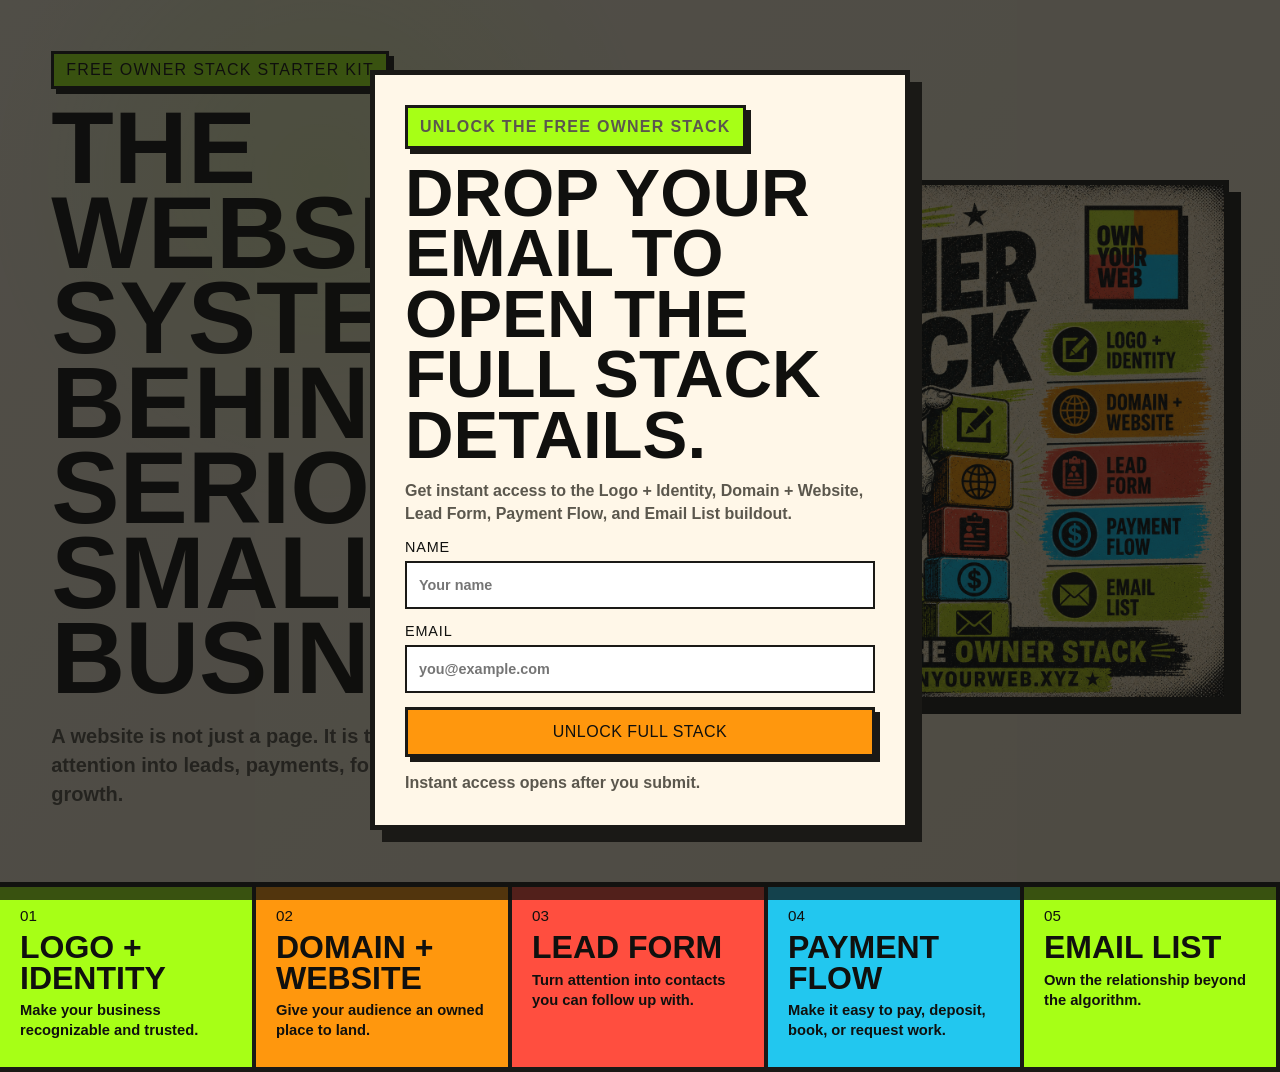
==== index.html @ 72523543 "Launch Owner Stack lead magnet" ====
<!doctype html>
<html lang="en">
  <head>
    <meta charset="utf-8" />
    <meta name="viewport" content="width=device-width, initial-scale=1" />
    <title>The Owner Stack | OwnYourWeb</title>
    <meta
      name="description"
      content="Unlock The Owner Stack and learn the five pieces every business needs to turn attention into useful infrastructure."
    />
    <link rel="stylesheet" href="./styles.css" />
  </head>
  <body class="is-locked">
    <div id="emailGate" class="email-gate" role="dialog" aria-modal="true" aria-labelledby="gateTitle">
      <form id="leadForm" class="gate-panel" name="owner-stack-access" method="post" data-netlify="true">
        <input type="hidden" name="form-name" value="owner-stack-access" />
        <input type="hidden" name="source" value="Owner Stack Website Gate" />
        <label class="honeypot" aria-hidden="true">
          Website
          <input name="website" tabindex="-1" autocomplete="off" />
        </label>
        <p class="eyebrow">Unlock the free owner stack</p>
        <h2 id="gateTitle">Drop your email to open the full stack details.</h2>
        <p>
          Get instant access to the Logo + Identity, Domain + Website, Lead Form,
          Payment Flow, and Email List buildout.
        </p>
        <label>
          Name
          <input name="name" autocomplete="name" required placeholder="Your name" />
        </label>
        <label>
          Email
          <input name="email" type="email" autocomplete="email" required placeholder="you@example.com" />
        </label>
        <button type="submit">Unlock Full Stack</button>
        <p id="formMessage" class="fine-print" role="status">
          Instant access opens after you submit.
        </p>
      </form>
    </div>

    <main class="page-shell" aria-live="polite">
      <section class="hero">
        <div class="hero-copy">
          <p class="eyebrow">Free Owner Stack Starter Kit</p>
          <h1>The website system behind serious small businesses.</h1>
          <p class="lede">
            A website is not just a page. It is the infrastructure that turns attention into leads,
            payments, follow-up, and repeatable growth.
          </p>
          <div id="unlockBanner" class="unlock-banner" hidden>
            <span>Unlocked</span>
            <p>The full Owner Stack details are open below.</p>
          </div>
        </div>

        <figure class="poster-wrap">
          <img
            src="./assets/owner-stack-cover.png"
            alt="The Owner Stack poster showing logo, domain, lead form, payment flow, and email list blocks."
          />
        </figure>
      </section>

      <section class="stack-strip" aria-label="Owner Stack pieces">
        <article>
          <span>01</span>
          <h2>Logo + Identity</h2>
          <p>Make your business recognizable and trusted.</p>
        </article>
        <article>
          <span>02</span>
          <h2>Domain + Website</h2>
          <p>Give your audience an owned place to land.</p>
        </article>
        <article>
          <span>03</span>
          <h2>Lead Form</h2>
          <p>Turn attention into contacts you can follow up with.</p>
        </article>
        <article>
          <span>04</span>
          <h2>Payment Flow</h2>
          <p>Make it easy to pay, deposit, book, or request work.</p>
        </article>
        <article>
          <span>05</span>
          <h2>Email List</h2>
          <p>Own the relationship beyond the algorithm.</p>
        </article>
      </section>

      <section id="stackDetails" class="stack-details" tabindex="-1">
        <div class="section-head">
          <p class="eyebrow">Full Stack Details</p>
          <h2>Build the five pieces in the right order.</h2>
          <p>
            The goal is simple: stop sending attention into random inboxes and dead links.
            Build a system that captures, sells, and follows up every time.
          </p>
        </div>

        <div class="detail-grid">
          <article class="detail-card accent-lime">
            <span>01</span>
            <h3>Logo + Identity</h3>
            <p class="detail-lede">Your first trust signal.</p>
            <ul>
              <li>Clean logo that reads fast on phone screens.</li>
              <li>Two to four brand colors that stay consistent everywhere.</li>
              <li>Simple type system for flyers, website, invoices, and posts.</li>
            </ul>
            <strong>Build next: one primary logo, one icon mark, one brand sheet.</strong>
          </article>

          <article class="detail-card accent-orange">
            <span>02</span>
            <h3>Domain + Website</h3>
            <p class="detail-lede">Your owned home base.</p>
            <ul>
              <li>Short domain people can remember, say, and type.</li>
              <li>Homepage that says what you do, who it is for, and what to do next.</li>
              <li>Service page or offer block that turns interest into action.</li>
            </ul>
            <strong>Build next: domain, homepage, offer section, contact route.</strong>
          </article>

          <article class="detail-card accent-red">
            <span>03</span>
            <h3>Lead Form</h3>
            <p class="detail-lede">The bridge from viewer to prospect.</p>
            <ul>
              <li>Ask for only what you need: name, email, and one intent question.</li>
              <li>Send every lead into one place so follow-up is never lost.</li>
              <li>Trigger a thank-you message or next-step email immediately.</li>
            </ul>
            <strong>Build next: embedded form, lead storage, confirmation message.</strong>
          </article>

          <article class="detail-card accent-blue">
            <span>04</span>
            <h3>Payment Flow</h3>
            <p class="detail-lede">The path from yes to paid.</p>
            <ul>
              <li>Payment link for deposits, consults, products, or starter offers.</li>
              <li>Clear receipt and onboarding instructions after payment.</li>
              <li>One simple checkout route before building complicated systems.</li>
            </ul>
            <strong>Build next: payment link, checkout page, post-payment email.</strong>
          </article>

          <article class="detail-card accent-lime">
            <span>05</span>
            <h3>Email List</h3>
            <p class="detail-lede">The relationship you own.</p>
            <ul>
              <li>Welcome email that reminds people why they signed up.</li>
              <li>Weekly value email that builds trust before the sale.</li>
              <li>Offer email that moves warm attention into a real next step.</li>
            </ul>
            <strong>Build next: welcome email, tags, first 3-message sequence.</strong>
          </article>
        </div>
      </section>

      <section class="audit-section">
        <div class="section-head">
          <p class="eyebrow">Owner Stack Audit</p>
          <h2>Check what is missing right now.</h2>
        </div>
        <div class="audit-list">
          <label><input type="checkbox" /> My brand looks consistent across website, social, and payments.</label>
          <label><input type="checkbox" /> My domain is easy to remember and points to the right website.</label>
          <label><input type="checkbox" /> My homepage makes the offer clear within five seconds.</label>
          <label><input type="checkbox" /> My lead form captures contacts into one list or CRM.</label>
          <label><input type="checkbox" /> My payment flow can collect money without a manual back-and-forth.</label>
          <label><input type="checkbox" /> My email list has a welcome message and follow-up sequence.</label>
        </div>
      </section>

      <section class="launch-plan">
        <div class="section-head">
          <p class="eyebrow">7-Day Build Path</p>
          <h2>Move from scattered links to owned infrastructure.</h2>
        </div>
        <ol>
          <li><span>Day 1</span> Pick the offer and the one action visitors should take.</li>
          <li><span>Day 2</span> Lock the domain, logo, colors, and simple brand rules.</li>
          <li><span>Day 3</span> Build the homepage with a clear headline, proof, and CTA.</li>
          <li><span>Day 4</span> Add the lead form and connect submissions to your list.</li>
          <li><span>Day 5</span> Add a payment link or checkout route for the starter offer.</li>
          <li><span>Day 6</span> Write the welcome email and first follow-up message.</li>
          <li><span>Day 7</span> Test the whole path from visitor to lead to paid customer.</li>
        </ol>
      </section>

      <section class="cta-band">
        <p class="eyebrow">OwnYourWeb</p>
        <h2>Need the stack built instead of just planned?</h2>
        <p>
          Start with the essentials: identity, domain, website, lead capture, payments,
          and follow-up infrastructure.
        </p>
        <a href="https://ownyourweb.xyz">Start My Owner Stack</a>
      </section>
    </main>

    <script src="./script.js"></script>
  </body>
</html>
---- styles.css ----
:root {
  --ink: #10100e;
  --muted: #5b574d;
  --paper: #f4eddc;
  --paper-strong: #fff7e8;
  --lime: #a7ff16;
  --orange: #ff970d;
  --red: #ff4e3f;
  --blue: #22c7ef;
  --line: #1a1916;
}

* {
  box-sizing: border-box;
}

html {
  scroll-behavior: smooth;
}

body {
  margin: 0;
  background: var(--paper);
  color: var(--ink);
  font-family: Impact, Haettenschweiler, "Arial Narrow Bold", sans-serif;
}

body.is-locked {
  overflow: hidden;
}

button,
input {
  font: inherit;
}

button,
.cta-band a {
  min-height: 50px;
  display: inline-flex;
  align-items: center;
  justify-content: center;
  border: 3px solid var(--line);
  background: var(--orange);
  color: var(--ink);
  box-shadow: 5px 5px 0 var(--line);
  cursor: pointer;
  text-transform: uppercase;
  text-decoration: none;
  letter-spacing: 0.03em;
}

button:hover,
.cta-band a:hover {
  transform: translate(2px, 2px);
  box-shadow: 3px 3px 0 var(--line);
}

input {
  width: 100%;
  min-height: 48px;
  border: 2px solid var(--line);
  border-radius: 0;
  background: #fff;
  color: var(--ink);
  padding: 10px 12px;
  font-family: Arial, Helvetica, sans-serif;
  font-weight: 800;
}

input[type="checkbox"] {
  width: 22px;
  height: 22px;
  min-height: auto;
  accent-color: var(--lime);
}

.page-shell {
  min-height: 100vh;
}

.is-locked .stack-details,
.is-locked .audit-section,
.is-locked .launch-plan,
.is-locked .cta-band {
  display: none;
}

.email-gate {
  position: fixed;
  inset: 0;
  z-index: 20;
  display: grid;
  place-items: center;
  padding: 18px;
  background: rgba(16, 16, 14, 0.72);
}

.email-gate[hidden] {
  display: none;
}

.gate-panel {
  width: min(100%, 540px);
  max-height: calc(100vh - 36px);
  overflow: auto;
  padding: clamp(18px, 4vw, 30px);
  background: var(--paper-strong);
  border: 5px solid var(--line);
  box-shadow: 12px 12px 0 var(--line);
  display: grid;
  gap: 14px;
}

.gate-panel h2 {
  margin: 0;
  font-size: clamp(2rem, 7vw, 4.2rem);
  line-height: 0.9;
  text-transform: uppercase;
  letter-spacing: 0;
}

.gate-panel p {
  margin: 0;
  color: var(--muted);
  font-family: Arial, Helvetica, sans-serif;
  font-size: 1rem;
  line-height: 1.45;
  font-weight: 800;
}

.gate-panel label {
  display: grid;
  gap: 6px;
  font-size: 0.9rem;
  letter-spacing: 0.06em;
  text-transform: uppercase;
}

.honeypot {
  position: absolute;
  left: -10000px;
  width: 1px;
  height: 1px;
  overflow: hidden;
}

.hero {
  display: grid;
  grid-template-columns: minmax(0, 0.95fr) minmax(320px, 0.82fr);
  gap: clamp(24px, 4vw, 56px);
  align-items: center;
  padding: clamp(22px, 4vw, 56px);
  min-height: 92vh;
  background:
    radial-gradient(circle at 25% 20%, rgba(167, 255, 22, 0.16), transparent 28%),
    linear-gradient(135deg, #f8f0dd 0%, #f2e6cd 100%);
}

.hero-copy {
  max-width: 720px;
}

.eyebrow {
  width: fit-content;
  margin: 0 0 16px;
  padding: 7px 12px;
  background: var(--lime);
  border: 3px solid var(--line);
  box-shadow: 5px 5px 0 var(--line);
  letter-spacing: 0.08em;
  text-transform: uppercase;
  font-size: clamp(0.8rem, 2vw, 1rem);
}

h1 {
  margin: 0;
  max-width: 800px;
  font-size: clamp(3rem, 8vw, 7.2rem);
  line-height: 0.83;
  letter-spacing: 0;
  text-transform: uppercase;
}

.lede {
  max-width: 660px;
  margin: 22px 0;
  color: var(--muted);
  font-family: Arial, Helvetica, sans-serif;
  font-size: clamp(1rem, 2.5vw, 1.25rem);
  line-height: 1.45;
  font-weight: 800;
}

.unlock-banner {
  width: fit-content;
  max-width: 100%;
  margin-top: 22px;
  padding: 14px 16px;
  background: var(--paper-strong);
  border: 3px solid var(--line);
  box-shadow: 7px 7px 0 var(--line);
}

.unlock-banner span {
  display: block;
  margin-bottom: 4px;
  color: var(--lime);
  text-transform: uppercase;
  letter-spacing: 0.08em;
  text-shadow: 2px 2px 0 var(--line);
}

.unlock-banner p,
.fine-print {
  margin: 0;
  color: var(--muted);
  font-family: Arial, Helvetica, sans-serif;
  font-size: 0.88rem;
  line-height: 1.4;
  font-weight: 800;
}

.poster-wrap {
  margin: 0;
}

.poster-wrap img {
  display: block;
  width: 100%;
  max-height: 82vh;
  object-fit: contain;
  border: 5px solid var(--line);
  box-shadow: 12px 12px 0 var(--line);
  background: var(--paper);
}

.stack-strip {
  display: grid;
  grid-template-columns: repeat(5, minmax(0, 1fr));
  gap: 0;
  border-top: 5px solid var(--line);
  border-bottom: 5px solid var(--line);
}

.stack-strip article {
  min-height: 180px;
  padding: 20px;
  border-right: 4px solid var(--line);
}

.stack-strip article:nth-child(1),
.stack-strip article:nth-child(5) {
  background: var(--lime);
}

.stack-strip article:nth-child(2) {
  background: var(--orange);
}

.stack-strip article:nth-child(3) {
  background: var(--red);
}

.stack-strip article:nth-child(4) {
  background: var(--blue);
}

.stack-strip span {
  display: block;
  margin-bottom: 8px;
  font-size: 0.95rem;
}

.stack-strip h2 {
  margin: 0 0 8px;
  font-size: clamp(1.35rem, 2.5vw, 2rem);
  line-height: 0.95;
  text-transform: uppercase;
}

.stack-strip p {
  margin: 0;
  font-family: Arial, Helvetica, sans-serif;
  font-size: 0.92rem;
  line-height: 1.35;
  font-weight: 800;
}

.stack-details,
.audit-section,
.launch-plan,
.cta-band {
  padding: clamp(30px, 5vw, 68px) clamp(20px, 4vw, 56px);
}

.stack-details:focus {
  outline: none;
}

.section-head {
  max-width: 900px;
  margin-bottom: 26px;
}

.section-head h2,
.cta-band h2 {
  margin: 0;
  font-size: clamp(2.4rem, 7vw, 6rem);
  line-height: 0.9;
  text-transform: uppercase;
  letter-spacing: 0;
}

.section-head p:not(.eyebrow),
.cta-band p {
  max-width: 760px;
  color: var(--muted);
  font-family: Arial, Helvetica, sans-serif;
  font-size: clamp(1rem, 2.3vw, 1.2rem);
  line-height: 1.45;
  font-weight: 800;
}

.detail-grid {
  display: grid;
  grid-template-columns: repeat(5, minmax(220px, 1fr));
  border: 5px solid var(--line);
}

.detail-card {
  min-height: 520px;
  padding: 22px;
  border-right: 4px solid var(--line);
  display: flex;
  flex-direction: column;
  gap: 14px;
}

.detail-card:last-child {
  border-right: 0;
}

.detail-card span {
  font-size: 1rem;
}

.detail-card h3 {
  margin: 0;
  font-size: clamp(2rem, 3vw, 3rem);
  line-height: 0.9;
  text-transform: uppercase;
}

.detail-card p,
.detail-card li,
.detail-card strong,
.audit-list label,
.launch-plan li {
  font-family: Arial, Helvetica, sans-serif;
  font-weight: 900;
}

.detail-lede {
  margin: 0;
  color: var(--line);
  font-size: 1rem;
}

.detail-card ul {
  margin: 0;
  padding-left: 18px;
}

.detail-card li {
  margin: 0 0 10px;
  line-height: 1.35;
}

.detail-card strong {
  margin-top: auto;
  line-height: 1.35;
}

.accent-lime {
  background: var(--lime);
}

.accent-orange {
  background: var(--orange);
}

.accent-red {
  background: var(--red);
}

.accent-blue {
  background: var(--blue);
}

.audit-section {
  background: var(--paper-strong);
  border-top: 5px solid var(--line);
  border-bottom: 5px solid var(--line);
}

.audit-list {
  display: grid;
  grid-template-columns: repeat(2, minmax(0, 1fr));
  gap: 14px;
}

.audit-list label {
  display: grid;
  grid-template-columns: 24px 1fr;
  gap: 12px;
  align-items: start;
  padding: 16px;
  background: #fff;
  border: 3px solid var(--line);
  box-shadow: 5px 5px 0 var(--line);
  line-height: 1.35;
}

.launch-plan {
  background: var(--paper);
}

.launch-plan ol {
  display: grid;
  grid-template-columns: repeat(7, minmax(0, 1fr));
  margin: 0;
  padding: 0;
  list-style: none;
  border: 5px solid var(--line);
}

.launch-plan li {
  min-width: 0;
  min-height: 230px;
  padding: 18px;
  border-right: 4px solid var(--line);
  background: var(--paper-strong);
  line-height: 1.35;
}

.launch-plan li:nth-child(2n) {
  background: var(--blue);
}

.launch-plan li:nth-child(3n) {
  background: var(--orange);
}

.launch-plan li:last-child {
  border-right: 0;
  background: var(--lime);
}

.launch-plan span {
  display: block;
  margin-bottom: 12px;
  font-family: Impact, Haettenschweiler, "Arial Narrow Bold", sans-serif;
  font-size: 1.45rem;
  text-transform: uppercase;
}

.cta-band {
  background: var(--ink);
  color: var(--paper);
}

.cta-band .eyebrow {
  color: var(--ink);
}

.cta-band p {
  color: #efe7d4;
}

.cta-band a {
  width: fit-content;
  margin-top: 8px;
  padding: 0 18px;
  background: var(--lime);
}

@media (max-width: 1200px) {
  .detail-grid,
  .launch-plan ol {
    grid-template-columns: 1fr;
  }

  .detail-card,
  .launch-plan li {
    min-height: auto;
    border-right: 0;
    border-bottom: 4px solid var(--line);
  }

  .detail-card:last-child,
  .launch-plan li:last-child {
    border-bottom: 0;
  }
}

@media (max-width: 900px) {
  .hero {
    grid-template-columns: 1fr;
    min-height: auto;
  }

  .poster-wrap {
    order: -1;
  }

  .poster-wrap img {
    max-height: none;
  }

  .stack-strip,
  .audit-list {
    grid-template-columns: 1fr;
  }

  .stack-strip article {
    min-height: auto;
    border-right: 0;
    border-bottom: 4px solid var(--line);
  }
}

@media (max-width: 520px) {
  .hero,
  .stack-details,
  .audit-section,
  .launch-plan,
  .cta-band {
    padding-inline: 20px;
  }

  h1 {
    font-size: clamp(2.6rem, 15vw, 4.6rem);
  }

  .section-head h2,
  .cta-band h2,
  .gate-panel h2 {
    font-size: clamp(2rem, 13vw, 3.5rem);
  }
}
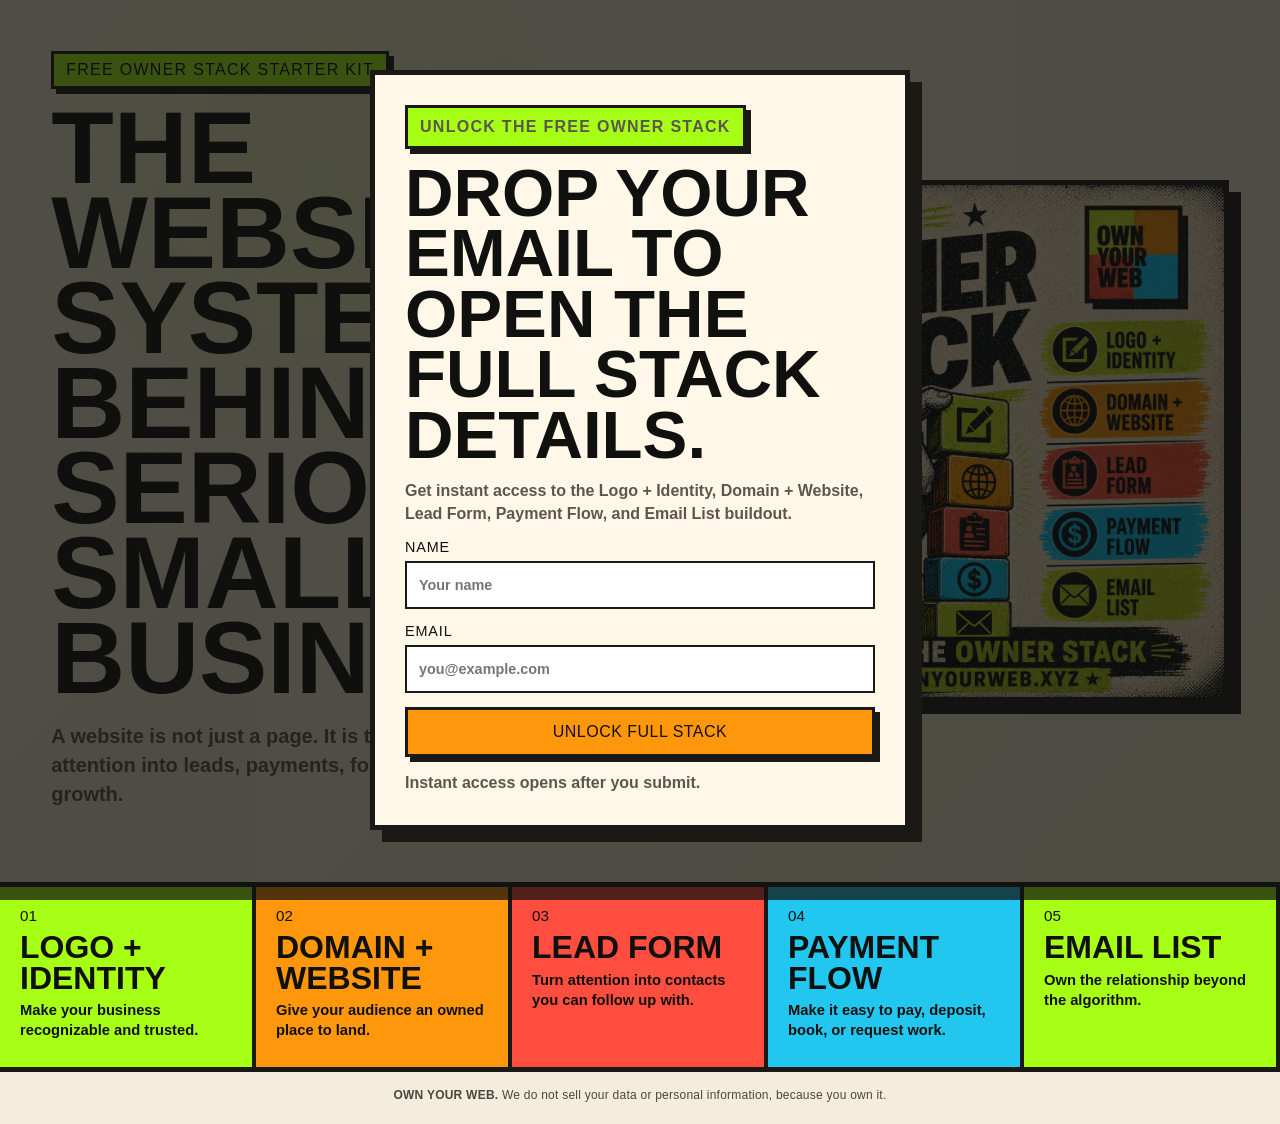
==== commit 4e3c9733: "Add data ownership note to footer: we do not sell your data Co-Authored-By: Claude Opus 5.5 <noreply" ====
--- a/index.html
+++ b/index.html
@@ -206,6 +206,8 @@
       </section>
     </main>
 
-    <script src="./script.js"></script>
-  </body>
+    <script src="./script.js?v=supabase-20260522"></script>
+  
+<p class="oyw-data-note" style="margin:0;padding:14px 20px 20px;text-align:center;font-size:12px;line-height:1.5;letter-spacing:.02em;opacity:.75;color:inherit;font-family:inherit"><strong>OWN YOUR WEB.</strong> We do not sell your data or personal information, because you own it.</p>
+</body>
 </html>
--- a/styles.css
+++ b/styles.css
@@ -30,12 +30,15 @@
 }
 
 button,
-input {
+input,
+select,
+textarea {
   font: inherit;
 }
 
 button,
-.cta-band a {
+.cta-band a,
+.button-link {
   min-height: 50px;
   display: inline-flex;
   align-items: center;
@@ -51,12 +54,15 @@
 }
 
 button:hover,
-.cta-band a:hover {
+.cta-band a:hover,
+.button-link:hover {
   transform: translate(2px, 2px);
   box-shadow: 3px 3px 0 var(--line);
 }
 
-input {
+input,
+select,
+textarea {
   width: 100%;
   min-height: 48px;
   border: 2px solid var(--line);
@@ -68,6 +74,11 @@
   font-weight: 800;
 }
 
+textarea {
+  resize: vertical;
+  line-height: 1.35;
+}
+
 input[type="checkbox"] {
   width: 22px;
   height: 22px;
@@ -485,27 +496,447 @@
   background: var(--lime);
 }
 
+.for-hire-page {
+  overflow-x: hidden;
+}
+
+.for-hire-shell {
+  min-height: 100vh;
+  background:
+    linear-gradient(rgba(16, 16, 14, 0.03) 1px, transparent 1px),
+    linear-gradient(90deg, rgba(16, 16, 14, 0.03) 1px, transparent 1px),
+    var(--paper);
+  background-size: 18px 18px;
+}
+
+.for-hire-hero {
+  display: grid;
+  grid-template-columns: minmax(0, 1fr) minmax(300px, 0.72fr);
+  gap: clamp(24px, 4vw, 56px);
+  align-items: center;
+  min-height: 92vh;
+  padding: clamp(24px, 5vw, 64px);
+  background:
+    radial-gradient(circle at 20% 20%, rgba(34, 199, 239, 0.22), transparent 24%),
+    linear-gradient(135deg, #f8f0dd 0%, #f2e6cd 100%);
+  border-bottom: 5px solid var(--line);
+}
+
+.for-hire-copy h1 {
+  margin: 0;
+  max-width: 920px;
+  font-size: clamp(3.4rem, 10vw, 9rem);
+  line-height: 0.82;
+  text-transform: uppercase;
+}
+
+.hire-actions {
+  display: flex;
+  flex-wrap: wrap;
+  gap: 14px;
+  margin-top: 24px;
+}
+
+.hire-signal-box {
+  width: min(100%, 620px);
+  margin-top: 24px;
+  padding: 18px;
+  background: var(--paper-strong);
+  border: 4px solid var(--line);
+  box-shadow: 8px 8px 0 var(--blue);
+}
+
+.hire-signal-box span {
+  display: block;
+  margin-bottom: 8px;
+  color: var(--ink);
+  text-transform: uppercase;
+  letter-spacing: 0.06em;
+}
+
+.hire-signal-box p,
+.packages-disclaimer,
+.pricing-notes p {
+  margin: 0;
+  color: var(--muted);
+  font-family: Arial, Helvetica, sans-serif;
+  font-weight: 900;
+  line-height: 1.4;
+}
+
+.button-link {
+  padding: 0 18px;
+}
+
+.button-lime {
+  background: var(--lime);
+}
+
+.button-paper {
+  background: var(--paper-strong);
+}
+
+.hire-poster {
+  margin: 0;
+}
+
+.hire-poster img {
+  display: block;
+  width: 100%;
+  border: 5px solid var(--line);
+  box-shadow: 12px 12px 0 var(--line);
+  background: var(--paper);
+}
+
+.hire-marquee {
+  display: grid;
+  grid-template-columns: repeat(5, minmax(0, 1fr));
+  border-bottom: 5px solid var(--line);
+}
+
+.hire-marquee span {
+  min-height: 88px;
+  display: grid;
+  place-items: center;
+  padding: 12px;
+  border-right: 4px solid var(--line);
+  text-align: center;
+  text-transform: uppercase;
+  font-size: clamp(1.2rem, 3vw, 2.4rem);
+  line-height: 0.9;
+}
+
+.hire-marquee span:nth-child(1),
+.hire-marquee span:nth-child(5) {
+  background: var(--lime);
+}
+
+.hire-marquee span:nth-child(2) {
+  background: var(--orange);
+}
+
+.hire-marquee span:nth-child(3) {
+  background: var(--red);
+}
+
+.hire-marquee span:nth-child(4) {
+  background: var(--blue);
+}
+
+.hire-proof,
+.hire-packages,
+.hire-form-section {
+  padding: clamp(30px, 5vw, 68px) clamp(20px, 4vw, 56px);
+}
+
+.trust-strip {
+  display: grid;
+  grid-template-columns: repeat(4, minmax(0, 1fr));
+  gap: 14px;
+  margin-bottom: 24px;
+}
+
+.trust-strip article,
+.pricing-notes article {
+  padding: 18px;
+  background: #fff;
+  border: 4px solid var(--line);
+  box-shadow: 7px 7px 0 var(--line);
+}
+
+.trust-strip strong,
+.pricing-notes h3,
+.package-kicker {
+  display: block;
+  margin-bottom: 8px;
+  text-transform: uppercase;
+}
+
+.trust-strip p {
+  margin: 0;
+  color: var(--muted);
+  font-family: Arial, Helvetica, sans-serif;
+  font-weight: 900;
+  line-height: 1.35;
+}
+
+.hire-grid {
+  display: grid;
+  grid-template-columns: repeat(4, minmax(0, 1fr));
+  border: 5px solid var(--line);
+}
+
+.hire-card {
+  min-height: 360px;
+  padding: 22px;
+  border-right: 4px solid var(--line);
+  display: flex;
+  flex-direction: column;
+  gap: 16px;
+}
+
+.hire-card:last-child {
+  border-right: 0;
+}
+
+.hire-card span,
+.package-grid h3 {
+  font-size: 1rem;
+}
+
+.hire-card h3,
+.package-grid h3,
+.hire-split h2 {
+  margin: 0;
+  text-transform: uppercase;
+  line-height: 0.9;
+}
+
+.hire-card h3 {
+  font-size: clamp(2.1rem, 4vw, 3.4rem);
+}
+
+.hire-card p,
+.hire-list p,
+.package-grid p,
+.hire-form label {
+  font-family: Arial, Helvetica, sans-serif;
+  font-weight: 900;
+  line-height: 1.35;
+}
+
+.hire-card p {
+  margin: auto 0 0;
+  font-size: 1rem;
+}
+
+.hire-split {
+  display: grid;
+  grid-template-columns: minmax(0, 0.95fr) minmax(280px, 0.75fr);
+  gap: clamp(24px, 4vw, 56px);
+  padding: clamp(30px, 5vw, 68px) clamp(20px, 4vw, 56px);
+  background: var(--ink);
+  color: var(--paper);
+  border-top: 5px solid var(--line);
+  border-bottom: 5px solid var(--line);
+}
+
+.hire-split .eyebrow {
+  color: var(--ink);
+}
+
+.hire-split h2 {
+  max-width: 850px;
+  font-size: clamp(2.8rem, 8vw, 7rem);
+}
+
+.hire-list {
+  display: grid;
+  gap: 14px;
+}
+
+.hire-list p {
+  margin: 0;
+  padding: 18px;
+  background: var(--paper-strong);
+  color: var(--ink);
+  border: 3px solid var(--line);
+  box-shadow: 6px 6px 0 var(--lime);
+}
+
+.hire-pricing,
+.hire-packages {
+  background: var(--paper-strong);
+}
+
+.hire-pricing {
+  padding: clamp(30px, 5vw, 68px) clamp(20px, 4vw, 56px);
+  border-bottom: 5px solid var(--line);
+}
+
+.pricing-notes {
+  display: grid;
+  grid-template-columns: repeat(3, minmax(0, 1fr));
+  gap: 16px;
+}
+
+.pricing-notes h3 {
+  margin: 0 0 10px;
+  font-size: clamp(1.2rem, 2vw, 1.8rem);
+  line-height: 0.95;
+}
+
+.package-grid {
+  display: grid;
+  grid-template-columns: repeat(3, minmax(0, 1fr));
+  gap: 16px;
+}
+
+.package-grid article {
+  padding: 22px;
+  background: #fff;
+  border: 4px solid var(--line);
+  box-shadow: 8px 8px 0 var(--line);
+}
+
+.package-grid article:nth-child(2) {
+  box-shadow: 8px 8px 0 var(--orange);
+}
+
+.package-grid article:nth-child(3) {
+  box-shadow: 8px 8px 0 var(--blue);
+}
+
+.package-grid article:nth-child(4) {
+  box-shadow: 8px 8px 0 var(--red);
+}
+
+.package-grid article:nth-child(5) {
+  box-shadow: 8px 8px 0 var(--lime);
+}
+
+.package-grid article:nth-child(6) {
+  color: var(--paper);
+  background: var(--ink);
+  box-shadow: 8px 8px 0 var(--orange);
+}
+
+.package-grid article:nth-child(6) .package-kicker,
+.package-grid article:nth-child(6) .package-note {
+  color: #efe7d4;
+}
+
+.package-grid h3 {
+  font-size: clamp(1.9rem, 3vw, 3rem);
+}
+
+.package-kicker {
+  color: var(--muted);
+  font-size: 0.9rem;
+  letter-spacing: 0.06em;
+}
+
+.package-grid p {
+  margin: 16px 0 0;
+}
+
+.package-note {
+  padding-top: 10px;
+  border-top: 2px solid var(--line);
+}
+
+.package-price {
+  display: block;
+  margin-top: 18px;
+  font-family: Impact, Haettenschweiler, "Arial Narrow Bold", sans-serif;
+  font-size: clamp(2rem, 4vw, 3.7rem);
+  line-height: .9;
+  letter-spacing: .01em;
+}
+
+.package-link {
+  display: inline-flex;
+  align-items: center;
+  justify-content: center;
+  min-height: 42px;
+  margin-top: 18px;
+  padding: 0 14px;
+  border: 3px solid currentColor;
+  background: var(--lime);
+  color: var(--ink);
+  font-weight: 900;
+  text-transform: uppercase;
+  box-shadow: 4px 4px 0 var(--line);
+}
+
+.package-link:hover {
+  transform: translate(-2px, -2px);
+  box-shadow: 6px 6px 0 var(--line);
+}
+
+.package-grid-official article {
+  display: flex;
+  flex-direction: column;
+}
+
+.package-grid-official .package-note {
+  flex: 1;
+}
+
+.packages-disclaimer {
+  margin-top: 18px;
+  max-width: 760px;
+}
+
+.hire-form-section {
+  background: var(--ink);
+  color: var(--paper);
+}
+
+.hire-form-section .eyebrow {
+  color: var(--ink);
+}
+
+.hire-form-section .section-head p:not(.eyebrow) {
+  color: #efe7d4;
+}
+
+.hire-form {
+  width: min(100%, 760px);
+  display: grid;
+  gap: 14px;
+  padding: clamp(18px, 4vw, 30px);
+  background: var(--paper-strong);
+  color: var(--ink);
+  border: 5px solid var(--line);
+  box-shadow: 12px 12px 0 var(--lime);
+}
+
+.hire-form label {
+  display: grid;
+  gap: 7px;
+  text-transform: uppercase;
+  letter-spacing: 0.02em;
+}
+
+.hire-form button {
+  width: fit-content;
+  min-width: 180px;
+  background: var(--orange);
+}
+
+.hire-form .fine-print {
+  color: var(--muted);
+}
+
 @media (max-width: 1200px) {
   .detail-grid,
-  .launch-plan ol {
+  .launch-plan ol,
+  .hire-grid,
+  .trust-strip,
+  .pricing-notes {
     grid-template-columns: 1fr;
   }
 
   .detail-card,
-  .launch-plan li {
+  .launch-plan li,
+  .hire-card {
     min-height: auto;
     border-right: 0;
     border-bottom: 4px solid var(--line);
   }
 
   .detail-card:last-child,
-  .launch-plan li:last-child {
+  .launch-plan li:last-child,
+  .hire-card:last-child {
     border-bottom: 0;
   }
 }
 
 @media (max-width: 900px) {
-  .hero {
+  .hero,
+  .for-hire-hero,
+  .hire-split {
     grid-template-columns: 1fr;
     min-height: auto;
   }
@@ -519,33 +950,56 @@
   }
 
   .stack-strip,
-  .audit-list {
+  .audit-list,
+  .hire-marquee,
+  .package-grid {
     grid-template-columns: 1fr;
   }
 
-  .stack-strip article {
+  .stack-strip article,
+  .hire-marquee span {
     min-height: auto;
     border-right: 0;
     border-bottom: 4px solid var(--line);
   }
+
+  .hire-poster {
+    order: -1;
+  }
 }
 
 @media (max-width: 520px) {
   .hero,
+  .for-hire-hero,
   .stack-details,
   .audit-section,
   .launch-plan,
-  .cta-band {
+  .cta-band,
+  .hire-proof,
+  .hire-split,
+  .hire-packages,
+  .hire-form-section {
     padding-inline: 20px;
   }
 
-  h1 {
+  h1,
+  .for-hire-copy h1 {
     font-size: clamp(2.6rem, 15vw, 4.6rem);
   }
 
   .section-head h2,
   .cta-band h2,
-  .gate-panel h2 {
+  .gate-panel h2,
+  .hire-split h2 {
     font-size: clamp(2rem, 13vw, 3.5rem);
   }
-}
+
+  .hire-actions {
+    display: grid;
+  }
+
+  .button-link,
+  .hire-form button {
+    width: 100%;
+  }
+}
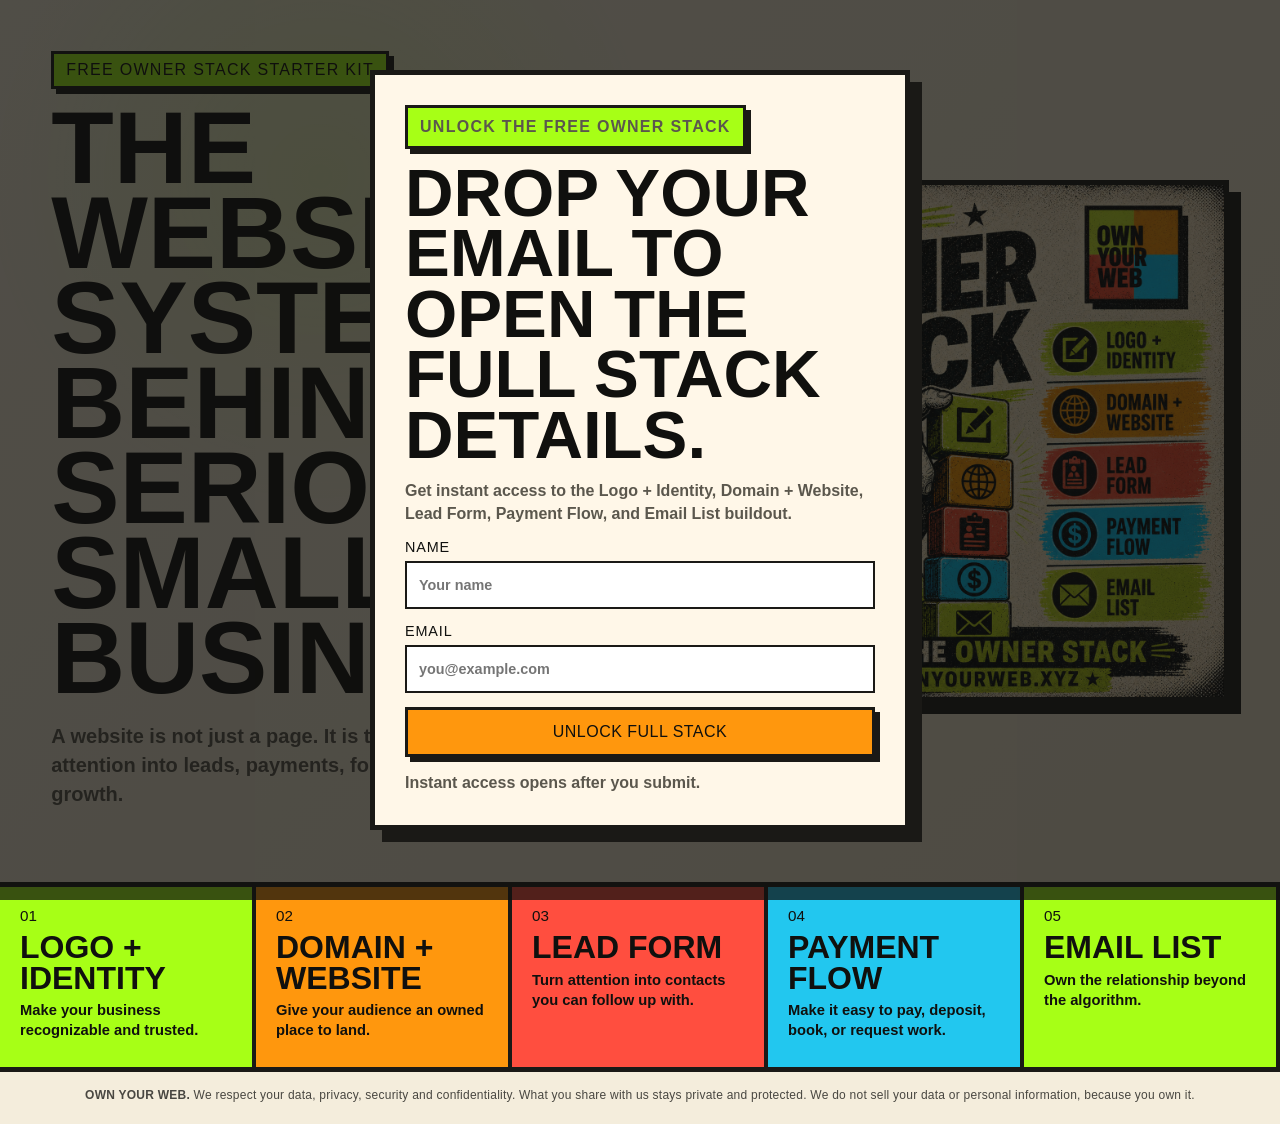
==== commit 85c001ce: "Expand footer note: data, privacy, security and confidentiality Co-Authored-By: Claude Opus 5.5 <nor" ====
--- a/index.html
+++ b/index.html
@@ -208,6 +208,6 @@
 
     <script src="./script.js?v=supabase-20260522"></script>
   
-<p class="oyw-data-note" style="margin:0;padding:14px 20px 20px;text-align:center;font-size:12px;line-height:1.5;letter-spacing:.02em;opacity:.75;color:inherit;font-family:inherit"><strong>OWN YOUR WEB.</strong> We do not sell your data or personal information, because you own it.</p>
+<p class="oyw-data-note" style="margin:0;padding:14px 20px 20px;text-align:center;font-size:12px;line-height:1.5;letter-spacing:.02em;opacity:.75;color:inherit;font-family:inherit"><strong>OWN YOUR WEB.</strong> We respect your data, privacy, security and confidentiality. What you share with us stays private and protected. We do not sell your data or personal information, because you own it.</p>
 </body>
 </html>
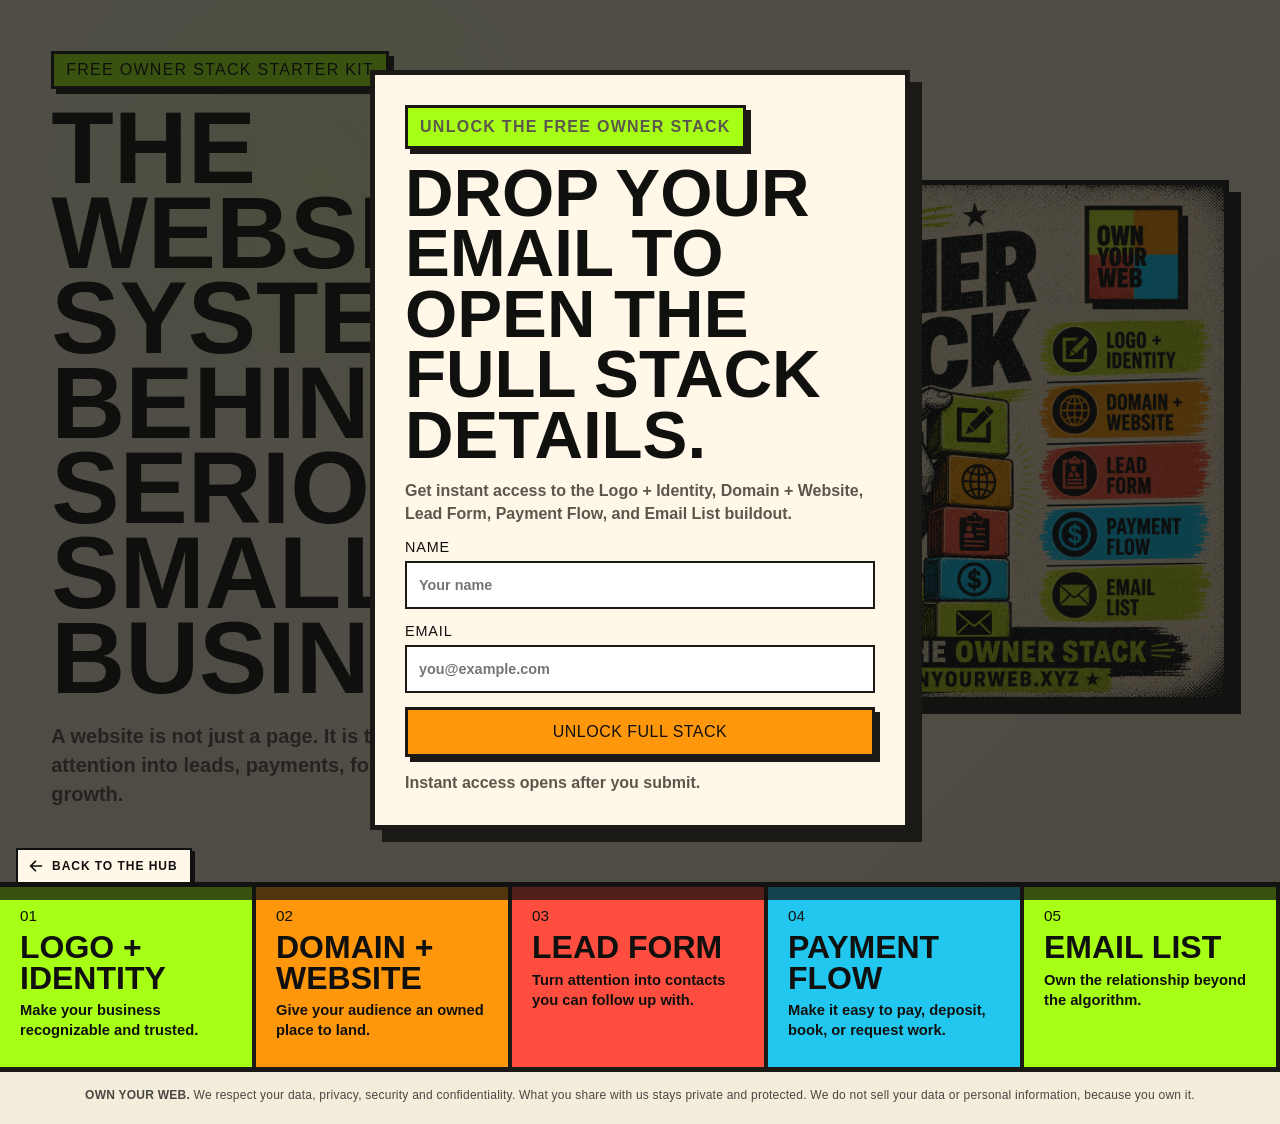
==== commit 0789ae39: "Add Back to the hub link and scroll-to-top arrow (shared hub-nav)" ====
--- a/index.html
+++ b/index.html
@@ -209,5 +209,6 @@
     <script src="./script.js?v=supabase-20260522"></script>
   
 <p class="oyw-data-note" style="margin:0;padding:14px 20px 20px;text-align:center;font-size:12px;line-height:1.5;letter-spacing:.02em;opacity:.75;color:inherit;font-family:inherit"><strong>OWN YOUR WEB.</strong> We respect your data, privacy, security and confidentiality. What you share with us stays private and protected. We do not sell your data or personal information, because you own it.</p>
+<script src="hub-nav.js" defer data-bg="#FFF7E8" data-ink="#10100E" data-accent="#A7FF16" data-accent-ink="#10100E" data-icon="#10100E" data-font="Arial,Helvetica,sans-serif"></script>
 </body>
 </html>
